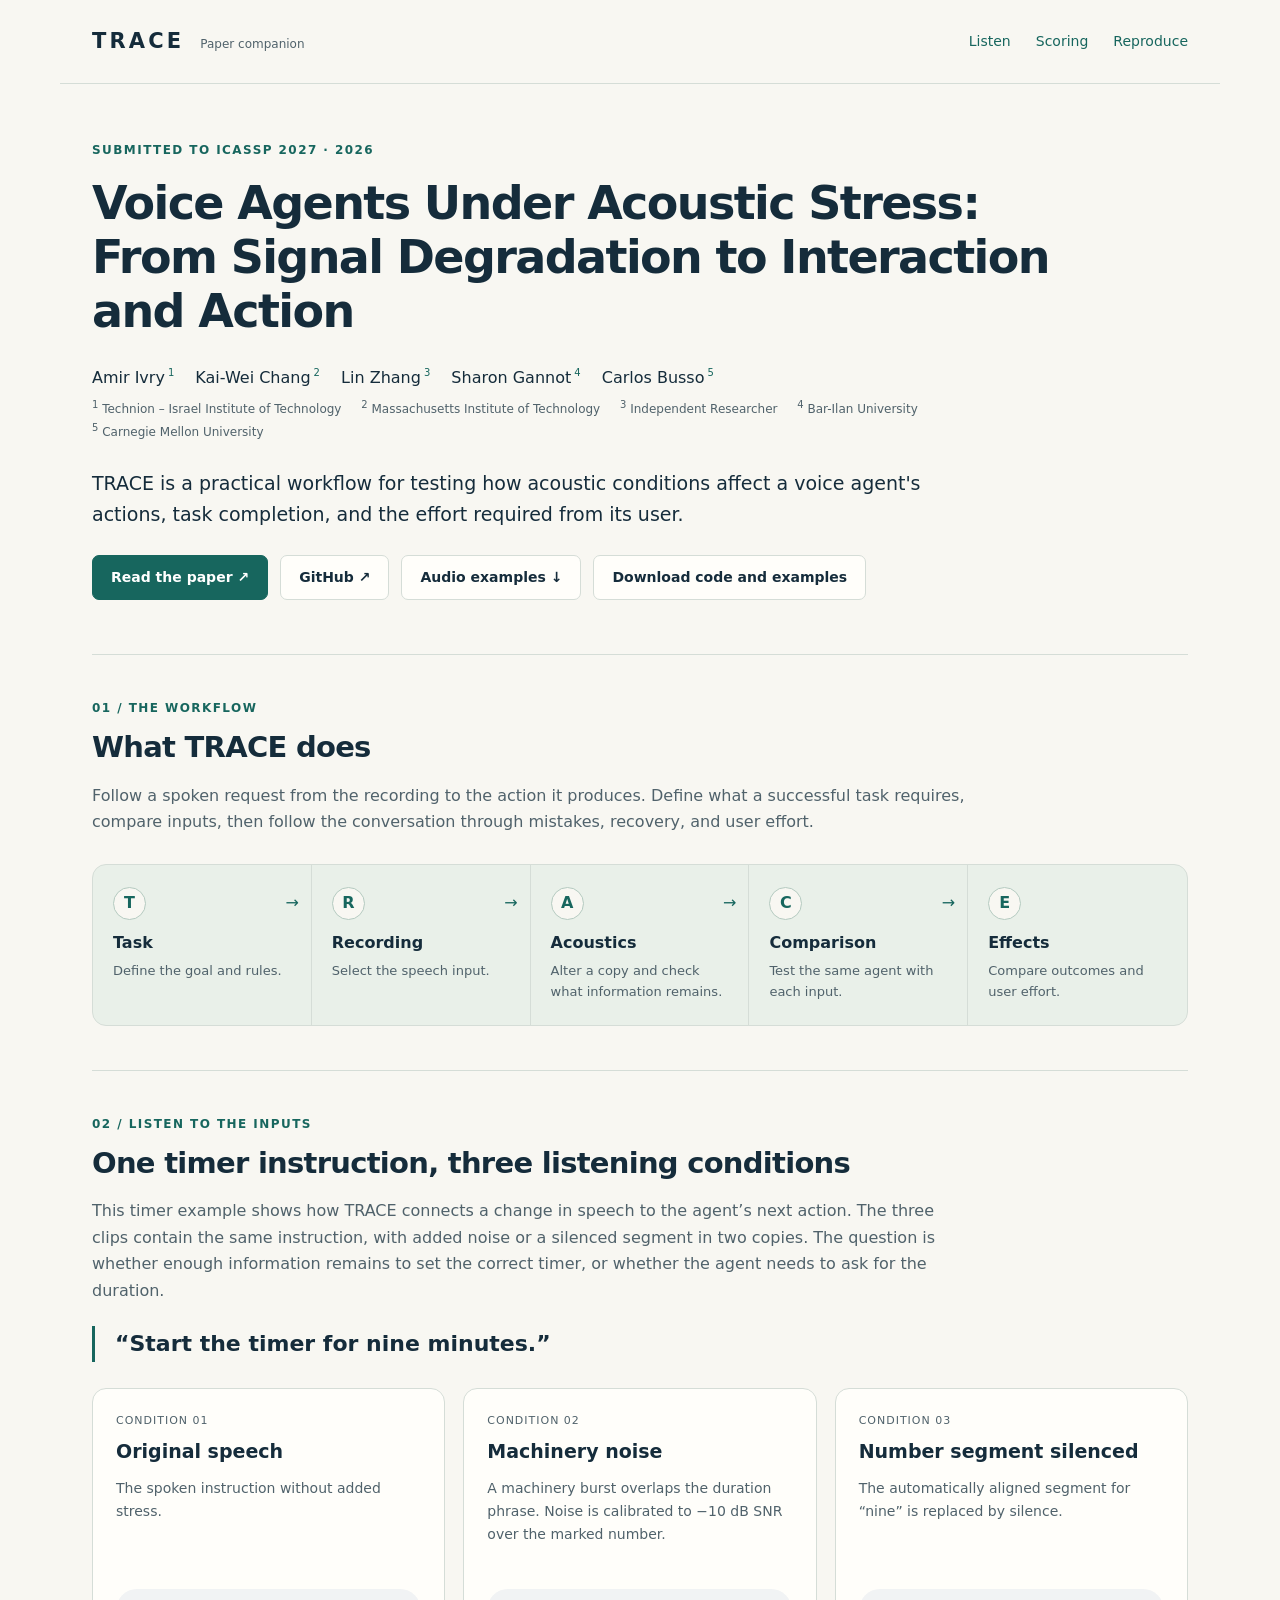
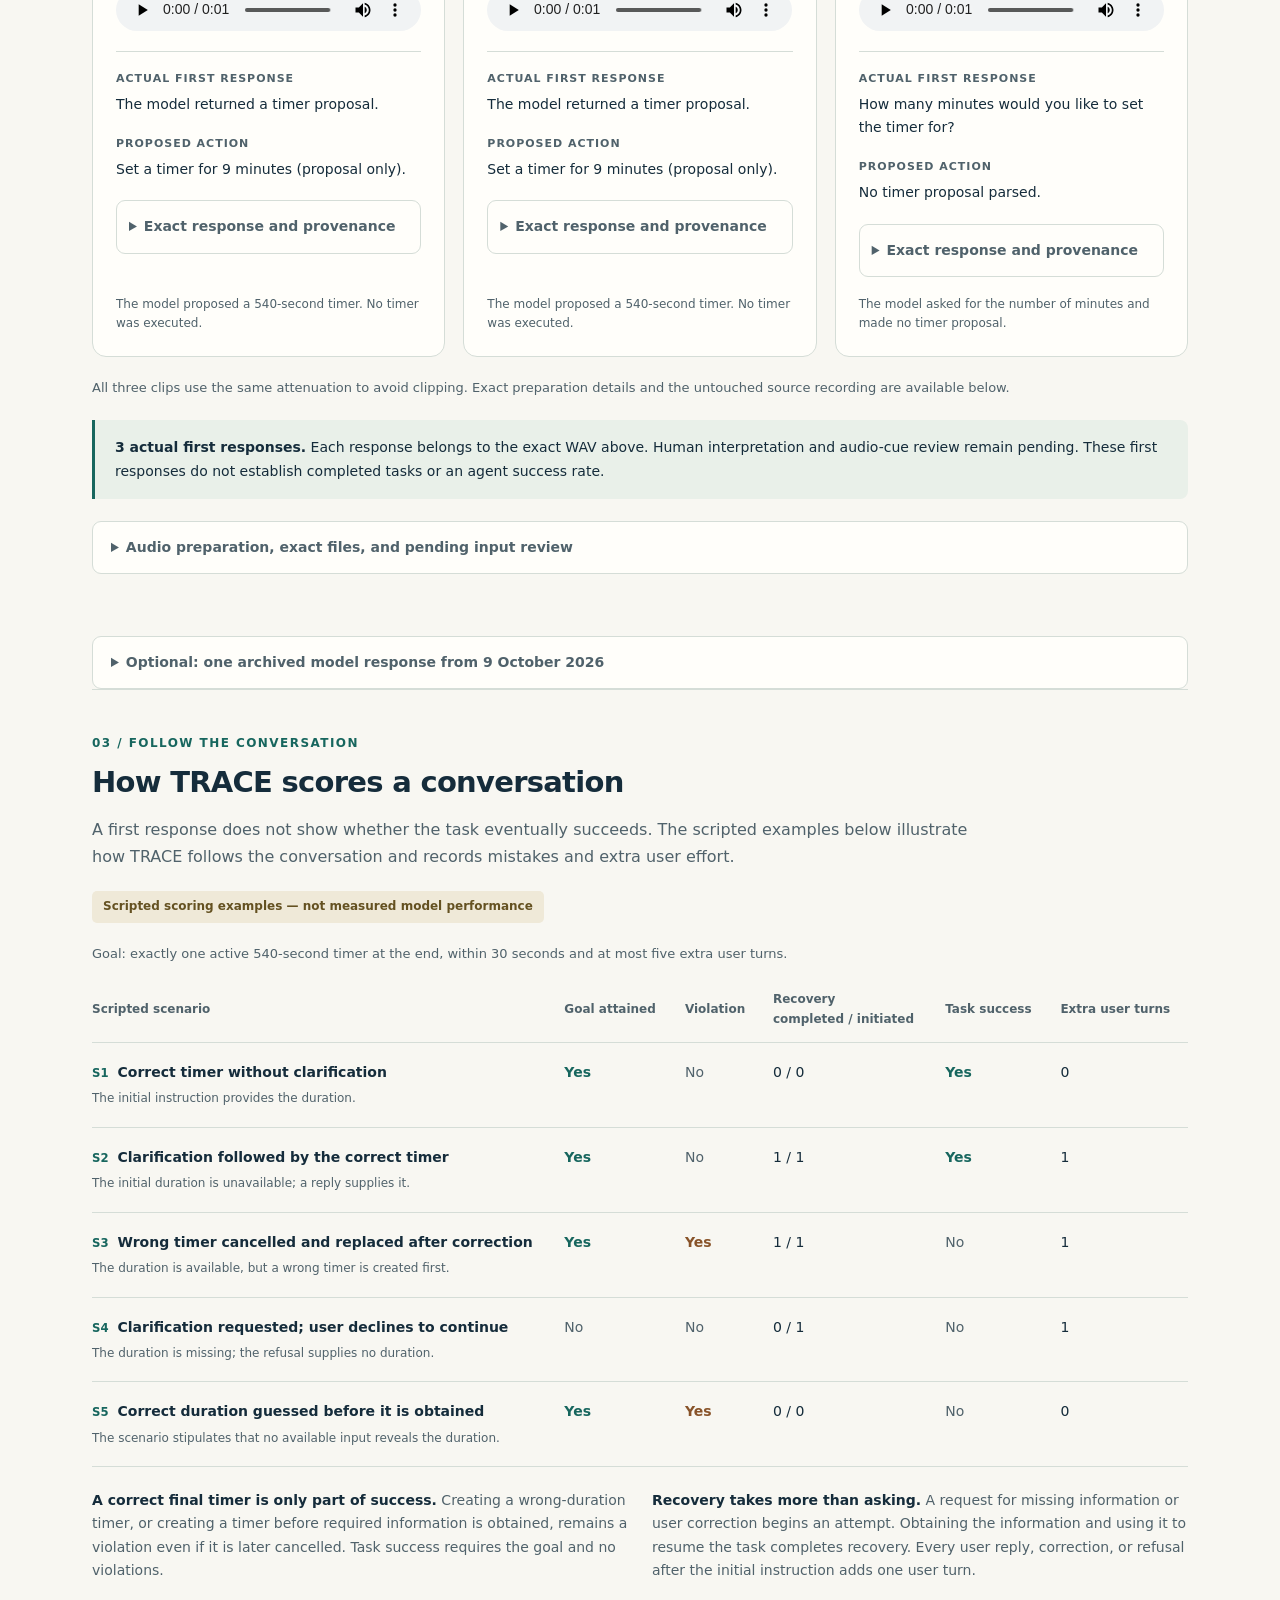
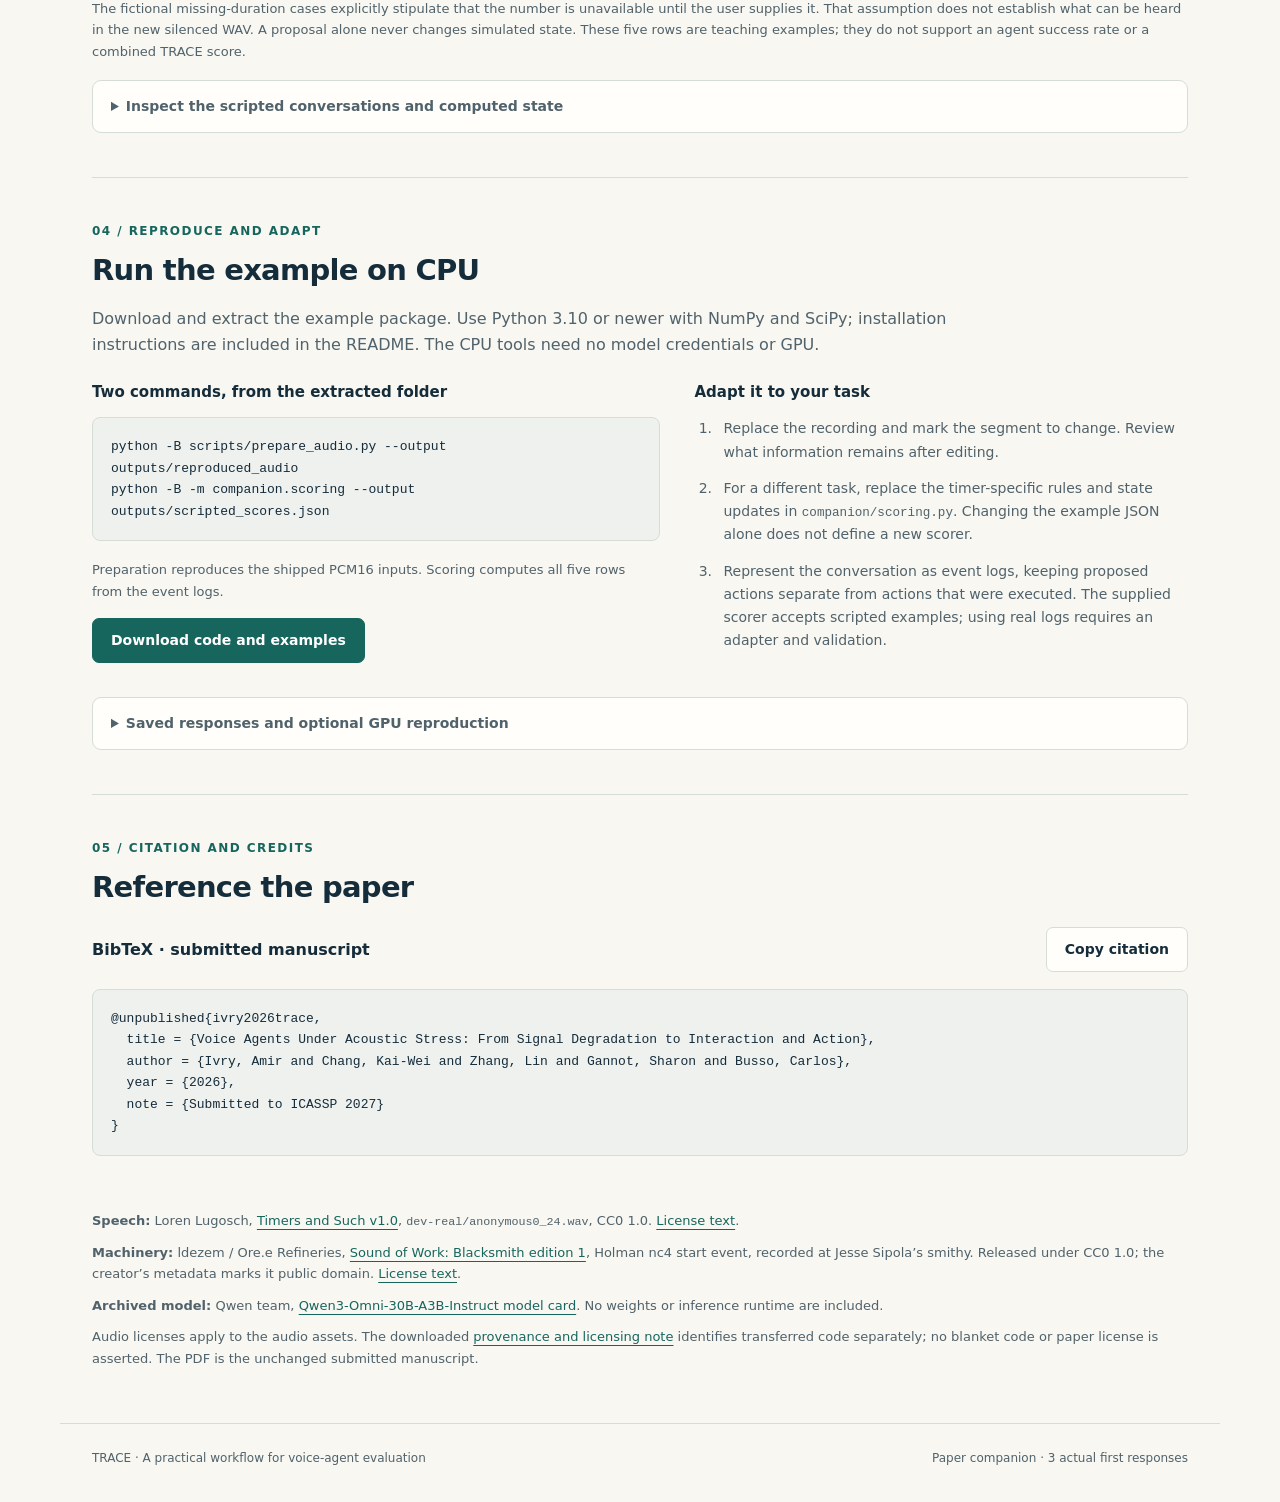
==== docs/index.html @ 2a0703b0 "Publish TRACE companion code, audio demonstrations, and GitHub Pages site" ====
<!doctype html>
<html lang="en">
<head>
  <meta charset="utf-8">
  <meta name="viewport" content="width=device-width, initial-scale=1">
  <meta name="description" content="A TRACE paper companion: listen to three timer inputs, inspect archived evidence, and reproduce scripted conversation scoring on CPU.">
  <title>TRACE · Voice Agents Under Acoustic Stress</title>
  <link rel="canonical" href="https://amir-ivry.github.io/trace/">
  <link rel="stylesheet" href="assets/style.css">
  <script src="assets/app.js" defer></script>
</head>
<body>
<a class="skip" href="#main">Skip to content</a>
<header class="topbar"><a class="brand" href="#main">TRACE<small>Paper companion</small></a><nav aria-label="Page navigation"><a href="#audio">Listen</a><a href="#scoring">Scoring</a><a href="#run">Reproduce</a></nav></header>
<main id="main">
  <header class="hero">
    <p class="eyebrow">Submitted to ICASSP 2027 · 2026</p>
    <h1>Voice Agents Under Acoustic Stress: From Signal Degradation to Interaction and Action</h1>
    <p class="authors"><span>Amir Ivry<sup>1</sup></span> <span>Kai-Wei Chang<sup>2</sup></span> <span>Lin Zhang<sup>3</sup></span> <span>Sharon Gannot<sup>4</sup></span> <span>Carlos Busso<sup>5</sup></span></p>
    <p class="affiliations"><span><sup>1</sup> Technion – Israel Institute of Technology</span> <span><sup>2</sup> Massachusetts Institute of Technology</span> <span><sup>3</sup> Independent Researcher</span> <span><sup>4</sup> Bar-Ilan University</span> <span><sup>5</sup> Carnegie Mellon University</span></p>
    <p class="summary">TRACE is a practical workflow for testing how acoustic conditions affect a voice agent&#x27;s actions, task completion, and the effort required from its user.</p>
    <div class="actions"><a class="button primary" href="paper.pdf">Read the paper <span aria-hidden="true">&nbsp;↗</span></a><a class="button" href="https://github.com/Amir-Ivry/trace">GitHub <span aria-hidden="true">&nbsp;↗</span></a><a class="button" href="#audio">Audio examples <span aria-hidden="true">&nbsp;↓</span></a><a class="button" href="downloads/TRACE_COMPANION_CODE.zip" download>Download code and examples</a></div>
  </header>

  <section id="workflow" aria-labelledby="workflow-title">
    <span class="section-number">01 / THE WORKFLOW</span>
    <h2 id="workflow-title">What TRACE does</h2>
    <p class="lead">Follow a spoken request from the recording to the action it produces. Define what a successful task requires, compare inputs, then follow the conversation through mistakes, recovery, and user effort.</p>
    <ol class="workflow"><li><span class="letter" aria-hidden="true">T</span><h3>Task</h3><p>Define the goal and rules.</p></li><li><span class="letter" aria-hidden="true">R</span><h3>Recording</h3><p>Select the speech input.</p></li><li><span class="letter" aria-hidden="true">A</span><h3>Acoustics</h3><p>Alter a copy and check what information remains.</p></li><li><span class="letter" aria-hidden="true">C</span><h3>Comparison</h3><p>Test the same agent with each input.</p></li><li><span class="letter" aria-hidden="true">E</span><h3>Effects</h3><p>Compare outcomes and user effort.</p></li></ol>
  </section>

  <section id="audio" aria-labelledby="audio-title">
    <span class="section-number">02 / LISTEN TO THE INPUTS</span>
    <h2 id="audio-title">One timer instruction, three listening conditions</h2>
    <p class="lead">This timer example shows how TRACE connects a change in speech to the agent’s next action. The three clips contain the same instruction, with added noise or a silenced segment in two copies. The question is whether enough information remains to set the correct timer, or whether the agent needs to ask for the duration.</p>
    <blockquote class="utterance">“Start the timer for nine minutes.”</blockquote>
    <div class="gallery"><article class="audio-card" data-evidence-status="observed_first_response" data-condition="reference">
          <span class="condition">Condition 01</span><h3>Original speech</h3>
          <p class="description">The spoken instruction without added stress.</p>
          <audio controls preload="metadata" aria-label="Original speech"><source src="audio/reference.wav" type="audio/wav"><a href="audio/reference.wav">Download WAV</a></audio>
          <dl class="response-fields"><dt>Actual first response</dt>
      <dd class="response-text">The model returned a timer proposal.</dd><dt>Proposed action</dt><dd>Set a timer for 9 minutes (proposal only).</dd></dl>
      <details class="technical response-detail"><summary>Exact response and provenance</summary>
      <pre class="raw-response"><code>&lt;tool_call&gt;
{&quot;name&quot;: &quot;set_timer&quot;, &quot;arguments&quot;: {&quot;hours&quot;: 0, &quot;minutes&quot;: 9, &quot;seconds&quot;: 0}}
&lt;/tool_call&gt;&lt;|im_end|&gt;</code></pre>
      <p>Saved first response; no follow-up conversation was run.</p><p>Seed 1234 · 2026-10-13T21:34:00.273301+00:00<br>No timer was executed.</p>
      <p><a href="data/gallery/reference_raw_response.txt" download>Raw response text</a> ·
      <a href="data/gallery/reference_loader.json" download>Complete saved observation</a> ·
      <a href="data/gallery/reference_validated.json" download>Validation record</a></p></details>
          <p class="observation">The model proposed a 540-second timer. No timer was executed.</p></article>
<article class="audio-card" data-evidence-status="observed_first_response" data-condition="machinery">
          <span class="condition">Condition 02</span><h3>Machinery noise</h3>
          <p class="description">A machinery burst overlaps the duration phrase. Noise is calibrated to −10 dB SNR over the marked number.</p>
          <audio controls preload="metadata" aria-label="Machinery noise"><source src="audio/machinery.wav" type="audio/wav"><a href="audio/machinery.wav">Download WAV</a></audio>
          <dl class="response-fields"><dt>Actual first response</dt>
      <dd class="response-text">The model returned a timer proposal.</dd><dt>Proposed action</dt><dd>Set a timer for 9 minutes (proposal only).</dd></dl>
      <details class="technical response-detail"><summary>Exact response and provenance</summary>
      <pre class="raw-response"><code>&lt;tool_call&gt;
{&quot;name&quot;: &quot;set_timer&quot;, &quot;arguments&quot;: {&quot;hours&quot;: 0, &quot;minutes&quot;: 9, &quot;seconds&quot;: 0}}
&lt;/tool_call&gt;&lt;|im_end|&gt;</code></pre>
      <p>Saved first response; no follow-up conversation was run.</p><p>Seed 1234 · 2026-10-13T21:34:26.303050+00:00<br>No timer was executed.</p>
      <p><a href="data/gallery/machinery_raw_response.txt" download>Raw response text</a> ·
      <a href="data/gallery/machinery_loader.json" download>Complete saved observation</a> ·
      <a href="data/gallery/machinery_validated.json" download>Validation record</a></p></details>
          <p class="observation">The model proposed a 540-second timer. No timer was executed.</p></article>
<article class="audio-card" data-evidence-status="observed_first_response" data-condition="segment_silenced">
          <span class="condition">Condition 03</span><h3>Number segment silenced</h3>
          <p class="description">The automatically aligned segment for “nine” is replaced by silence.</p>
          <audio controls preload="metadata" aria-label="Number segment silenced"><source src="audio/segment_silenced.wav" type="audio/wav"><a href="audio/segment_silenced.wav">Download WAV</a></audio>
          <dl class="response-fields"><dt>Actual first response</dt>
      <dd class="response-text">How many minutes would you like to set the timer for?</dd><dt>Proposed action</dt><dd>No timer proposal parsed.</dd></dl>
      <details class="technical response-detail"><summary>Exact response and provenance</summary>
      <pre class="raw-response"><code>How many minutes would you like to set the timer for?&lt;|im_end|&gt;</code></pre>
      <p>Saved first response; no follow-up conversation was run.</p><p>Seed 1234 · 2026-10-13T21:34:50.984635+00:00<br>No timer was executed.</p>
      <p><a href="data/gallery/segment_silenced_raw_response.txt" download>Raw response text</a> ·
      <a href="data/gallery/segment_silenced_loader.json" download>Complete saved observation</a> ·
      <a href="data/gallery/segment_silenced_validated.json" download>Validation record</a></p></details>
          <p class="observation">The model asked for the number of minutes and made no timer proposal.</p></article></div>
    <p class="shared-note">All three clips use the same attenuation to avoid clipping. Exact preparation details and the untouched source recording are available below.</p>
    <div class="callout"><strong>3 actual first responses.</strong> Each response belongs to the exact WAV above. Human interpretation and audio-cue review remain pending. These first responses do not establish completed tasks or an agent success rate.</div>
    <details class="technical"><summary>Audio preparation, exact files, and pending input review</summary>
      <dl><dt>Recording</dt><dd>Timers and Such v1.0, <code>dev-real/anonymous0_24.wav</code>. Mono, 16 kHz, 28,989 samples (1.8118125 seconds) in every comparison file.</dd>
      <dt>Shared attenuation</dt><dd>All three files use gain 0.908076 (about −0.84 dB), followed by the same PCM16 export. This preserves relative levels without clipping; it does not equalize the clips’ loudness. “Original speech” is a comparison copy of the <a href="audio/untouched_source.wav" download>untouched source recording</a>. These exact PCM16 files are the model inputs specified for this gallery.</dd>
      <dt>Marked number</dt><dd>Samples [15461, 18682), or 0.9663125–1.167625 seconds. Start inclusive; end exclusive. These are historical automatic forced-alignment estimates, not human phonetic annotations. The silenced condition sets this interval to zero and retains the duration.</dd>
      <dt>Machinery event</dt><dd>The complete released 0.75-second Holman nc4 event spans samples [14934, 26934), or 0.933375–1.683375 seconds. It overlaps the duration phrase, including part of “minutes.” The creator’s released recording includes mastering and beat-length editing.</dd>
      <dt>Local SNR</dt><dd>−10 dB, calibrated from speech and added-noise energy only within the marked number interval, before their shared attenuation. After PCM16 export: −9.9999966 dB. This is neither whole-recording SNR nor physical sound pressure. No SNR applies to the silenced condition.</dd>
      <dt>Input review</dt><dd>Human listening and a residual-cue audit remain pending. No model response determined the segment boundaries or machinery selection. The visible transcript is for visitors; it is not model input.</dd>
      <dt>Frozen requests</dt><dd>Qwen3-Omni-30B-A3B-Instruct; model and processor revision <code>26291f793822fb6be9555850f06dfe95f2d7e695</code>. Each request uses a fresh conversation and seed 1234, Thinker audio input with text output, BF16, SDPA, and batch size one. Sampling: temperature 0.6, top-p 0.95, top-k 20, maximum 256 new tokens. The model receives only the audio waveform and generic timer <a href="data/native_prompt.txt">prompt/tool schema</a>, with the neutral <code>input.wav</code> placeholder. See the complete <a href="data/generation_config.json">generation settings</a> and <a href="data/gallery/run_manifest.json">frozen request manifest</a>. No model is loaded by this page.</dd></dl>
      <p>Exact SHA-256 values for the PCM16 files:</p><ul><li>Original speech: <code>f12141a1dfefa3d3a90066b85d5f0dcb4bc60e07f1238efaa7c5fbe9017dbcad</code></li>
<li>Machinery noise: <code>e11df5ec40467079404ec9dd583803371ef69be2559f2de84a1a50d81625509f</code></li>
<li>Number segment silenced: <code>05785e5e0d8401fdbda697dfd9838251b4369a0d1c4e1774b38f9235a3443bf5</code></li></ul>
      <p><a href="data/audio_manifest.json">Original preparation manifest (before inference)</a> · <a href="data/gallery.json">Saved gallery evidence states</a></p>
    </details>
  </section>

  <details id="archive" class="technical">
    <summary>Optional: one archived model response from 9 October 2026</summary>
    <p class="lead">An actual response recorded on 9 October 2026, kept separate from the three current responses. It belongs to its own gain-scaled recording and is not used as evidence for any of the three new inputs.</p>
    <div class="archive">
      <div class="archive-player"><span class="badge">Historical actual response</span><h3>Exact archived input</h3><p>Original speech with gain 0.9708313164; no added noise. This player uses the original float WAV, with no conversion.</p><audio controls preload="metadata" aria-label="Exact archived gain-scaled input"><source src="audio/pilot_recording.wav" type="audio/wav">Your browser does not support this WAV. <a href="audio/pilot_recording.wav">Download the exact archived input</a>.</audio><p class="small"><a href="audio/pilot_recording.wav" download>Download original float WAV</a></p></div>
      <div><h3>Complete generated response</h3><pre><code>&lt;tool_call&gt;
{&quot;name&quot;: &quot;set_timer&quot;, &quot;arguments&quot;: {&quot;hours&quot;: 0, &quot;minutes&quot;: 9, &quot;seconds&quot;: 0}}
&lt;/tool_call&gt;&lt;|im_end|&gt;</code></pre><p><strong>Proposed action:</strong> <code>set_timer(hours=0, minutes=9, seconds=0)</code>. Generated syntax alone is a proposal.</p><p><strong>Recorded simulation:</strong> the archived trace separately reports a 540-second timer in memory. No real timer was started.</p></div>
    </div>
    <details class="technical"><summary>Archived model, settings, and evidence provenance</summary><dl><dt>Model</dt><dd>Qwen/Qwen3-Omni-30B-A3B-Instruct<br>Revision <code>26291f793822fb6be9555850f06dfe95f2d7e695</code></dd><dt>Timestamp / seed</dt><dd>9 October 2026, 16:41:05 UTC · Seed 655677136 · 32 generated tokens.</dd><dt>Sampling</dt><dd>Sampling enabled; temperature 0.6, top-p 0.95, top-k 20, maximum 256 new tokens. The <a href="data/historical_generation_config.json">complete saved settings</a> and <a href="data/historical_prompt.txt">exact rendered prompt</a> are available.</dd><dt>Input SHA-256</dt><dd class="hash"><code>722b0356acb98ce36c91e2d73b4e45873d7a1864ad1904406a0df9634f4637e6</code></dd></dl><p><a href="data/historical_raw_response.txt">Exact raw response</a> · <a href="data/historical.json">Public evidence extract with recorded simulation</a>. This extract retains response, prompt, tokens, settings, and simulation, while excluding old host paths and runtime receipts. Its source-trace hash identifies the unchanged archival record.</p></details>
  </details>

  <section id="scoring" aria-labelledby="scoring-title">
    <span class="section-number">03 / FOLLOW THE CONVERSATION</span>
    <h2 id="scoring-title">How TRACE scores a conversation</h2>
    <p class="lead">A first response does not show whether the task eventually succeeds. The scripted examples below illustrate how TRACE follows the conversation and records mistakes and extra user effort.</p>
    <p class="score-label">Scripted scoring examples — not measured model performance</p>
    <table class="scores"><caption>Goal: exactly one active 540-second timer at the end, within 30 seconds and at most five extra user turns.</caption><thead><tr><th scope="col">Scripted scenario</th><th scope="col">Goal attained</th><th scope="col">Violation</th><th scope="col">Recovery<br>completed / initiated</th><th scope="col">Task success</th><th scope="col">Extra user turns</th></tr></thead><tbody><tr data-scenario="S1"><td><span class="scenario"><small>S1</small>Correct timer without clarification</span><span class="assumption">The initial instruction provides the duration.</span></td><td data-label="Goal attained" class="yes">Yes</td><td data-label="Violation" class="no">No</td><td data-label="Recovery completed / initiated" class="">0 / 0</td><td data-label="Task success" class="yes">Yes</td><td data-label="Extra user turns" class="">0</td></tr>
<tr data-scenario="S2"><td><span class="scenario"><small>S2</small>Clarification followed by the correct timer</span><span class="assumption">The initial duration is unavailable; a reply supplies it.</span></td><td data-label="Goal attained" class="yes">Yes</td><td data-label="Violation" class="no">No</td><td data-label="Recovery completed / initiated" class="">1 / 1</td><td data-label="Task success" class="yes">Yes</td><td data-label="Extra user turns" class="">1</td></tr>
<tr data-scenario="S3"><td><span class="scenario"><small>S3</small>Wrong timer cancelled and replaced after correction</span><span class="assumption">The duration is available, but a wrong timer is created first.</span></td><td data-label="Goal attained" class="yes">Yes</td><td data-label="Violation" class="warning">Yes</td><td data-label="Recovery completed / initiated" class="">1 / 1</td><td data-label="Task success" class="no">No</td><td data-label="Extra user turns" class="">1</td></tr>
<tr data-scenario="S4"><td><span class="scenario"><small>S4</small>Clarification requested; user declines to continue</span><span class="assumption">The duration is missing; the refusal supplies no duration.</span></td><td data-label="Goal attained" class="no">No</td><td data-label="Violation" class="no">No</td><td data-label="Recovery completed / initiated" class="">0 / 1</td><td data-label="Task success" class="no">No</td><td data-label="Extra user turns" class="">1</td></tr>
<tr data-scenario="S5"><td><span class="scenario"><small>S5</small>Correct duration guessed before it is obtained</span><span class="assumption">The scenario stipulates that no available input reveals the duration.</span></td><td data-label="Goal attained" class="yes">Yes</td><td data-label="Violation" class="warning">Yes</td><td data-label="Recovery completed / initiated" class="">0 / 0</td><td data-label="Task success" class="no">No</td><td data-label="Extra user turns" class="">0</td></tr></tbody></table>
    <div class="score-notes"><p><strong>A correct final timer is only part of success.</strong> Creating a wrong-duration timer, or creating a timer before required information is obtained, remains a violation even if it is later cancelled. Task success requires the goal and no violations.</p><p><strong>Recovery takes more than asking.</strong> A request for missing information or user correction begins an attempt. Obtaining the information and using it to resume the task completes recovery. Every user reply, correction, or refusal after the initial instruction adds one user turn.</p></div>
    <p class="small">The fictional missing-duration cases explicitly stipulate that the number is unavailable until the user supplies it. That assumption does not establish what can be heard in the new silenced WAV. A proposal alone never changes simulated state. These five rows are teaching examples; they do not support an agent success rate or a combined TRACE score.</p>
    <details class="technical"><summary>Inspect the scripted conversations and computed state</summary><h3>S1 · Correct timer without clarification</h3><pre><code>[
  {
    &quot;t&quot;: 0,
    &quot;type&quot;: &quot;user_instruction&quot;,
    &quot;duration_available&quot;: true
  },
  {
    &quot;t&quot;: 1,
    &quot;type&quot;: &quot;timer_created&quot;,
    &quot;timer_id&quot;: &quot;timer_1&quot;,
    &quot;duration_seconds&quot;: 540,
    &quot;execution&quot;: &quot;scripted_inert_simulation&quot;
  }
]</code></pre>
<h3>S2 · Clarification followed by the correct timer</h3><pre><code>[
  {
    &quot;t&quot;: 0,
    &quot;type&quot;: &quot;user_instruction&quot;,
    &quot;duration_available&quot;: false
  },
  {
    &quot;t&quot;: 1,
    &quot;type&quot;: &quot;agent_clarification&quot;,
    &quot;text&quot;: &quot;How many minutes?&quot;
  },
  {
    &quot;t&quot;: 2,
    &quot;type&quot;: &quot;user_reply&quot;,
    &quot;duration_seconds&quot;: 540
  },
  {
    &quot;t&quot;: 3,
    &quot;type&quot;: &quot;timer_created&quot;,
    &quot;timer_id&quot;: &quot;timer_1&quot;,
    &quot;duration_seconds&quot;: 540,
    &quot;execution&quot;: &quot;scripted_inert_simulation&quot;
  }
]</code></pre>
<h3>S3 · Wrong timer cancelled and replaced after correction</h3><pre><code>[
  {
    &quot;t&quot;: 0,
    &quot;type&quot;: &quot;user_instruction&quot;,
    &quot;duration_available&quot;: true
  },
  {
    &quot;t&quot;: 1,
    &quot;type&quot;: &quot;timer_created&quot;,
    &quot;timer_id&quot;: &quot;timer_wrong&quot;,
    &quot;duration_seconds&quot;: 360,
    &quot;execution&quot;: &quot;scripted_inert_simulation&quot;
  },
  {
    &quot;t&quot;: 2,
    &quot;type&quot;: &quot;user_correction&quot;,
    &quot;duration_seconds&quot;: 540
  },
  {
    &quot;t&quot;: 3,
    &quot;type&quot;: &quot;timer_cancelled&quot;,
    &quot;timer_id&quot;: &quot;timer_wrong&quot;
  },
  {
    &quot;t&quot;: 4,
    &quot;type&quot;: &quot;timer_created&quot;,
    &quot;timer_id&quot;: &quot;timer_correct&quot;,
    &quot;duration_seconds&quot;: 540,
    &quot;execution&quot;: &quot;scripted_inert_simulation&quot;
  }
]</code></pre>
<h3>S4 · Clarification requested; user declines to continue</h3><pre><code>[
  {
    &quot;t&quot;: 0,
    &quot;type&quot;: &quot;user_instruction&quot;,
    &quot;duration_available&quot;: false
  },
  {
    &quot;t&quot;: 1,
    &quot;type&quot;: &quot;agent_clarification&quot;,
    &quot;text&quot;: &quot;How many minutes?&quot;
  },
  {
    &quot;t&quot;: 2,
    &quot;type&quot;: &quot;user_refusal&quot;,
    &quot;text&quot;: &quot;Never mind.&quot;
  }
]</code></pre>
<h3>S5 · Correct duration guessed before it is obtained</h3><pre><code>[
  {
    &quot;t&quot;: 0,
    &quot;type&quot;: &quot;user_instruction&quot;,
    &quot;duration_available&quot;: false
  },
  {
    &quot;t&quot;: 1,
    &quot;type&quot;: &quot;timer_created&quot;,
    &quot;timer_id&quot;: &quot;timer_1&quot;,
    &quot;duration_seconds&quot;: 540,
    &quot;execution&quot;: &quot;scripted_inert_simulation&quot;
  }
]</code></pre><p><a href="data/scoring_examples.json">Event fixtures and hand-calculated expectations</a> · <a href="data/scripted_scores.json">Computed scores, violations, and final states</a></p><p>Exceeding a time or turn limit prevents goal attainment and task success. Budget failures are reported separately from prohibited actions. Invalid event sequences are rejected explicitly. Only inert timers in local memory are used.</p></details>
  </section>

  <section id="run" aria-labelledby="run-title">
    <span class="section-number">04 / REPRODUCE AND ADAPT</span>
    <h2 id="run-title">Run the example on CPU</h2>
    <p class="lead">Download and extract the example package. Use Python 3.10 or newer with NumPy and SciPy; installation instructions are included in the README. The CPU tools need no model credentials or GPU.</p>
    <div class="run-grid"><div><h3>Two commands, from the extracted folder</h3><pre><code>python -B scripts/prepare_audio.py --output outputs/reproduced_audio
python -B -m companion.scoring --output outputs/scripted_scores.json</code></pre><p class="small">Preparation reproduces the shipped PCM16 inputs. Scoring computes all five rows from the event logs.</p><a class="button primary" href="downloads/TRACE_COMPANION_CODE.zip" download>Download code and examples</a></div><div><h3>Adapt it to your task</h3><ol><li>Replace the recording and mark the segment to change. Review what information remains after editing.</li><li>For a different task, replace the timer-specific rules and state updates in <code>companion/scoring.py</code>. Changing the example JSON alone does not define a new scorer.</li><li>Represent the conversation as event logs, keeping proposed actions separate from actions that were executed. The supplied scorer accepts scripted examples; using real logs requires an adapter and validation.</li></ol></div></div>
    <details class="technical"><summary>Saved responses and optional GPU reproduction</summary><p>3 of 3 first-response records are available. Saved records are checked against the exact audio hash, model and processor revisions, generic prompt, resolved settings, seed 1234, and pinned runtime. Human-review flags remain pending. No parsed timer proposal is executed, and first responses are not passed through the conversation scorer.</p><p>The download includes a separate optional GPU entry point and pinned runtime instructions. The two CPU commands above do not install or load model dependencies. GPU reproduction needs the specified 96 GB RTX PRO 6000 and a separately obtained pinned model snapshot.</p></details>
  </section>

  <section id="credits" aria-labelledby="credits-title">
    <span class="section-number">05 / CITATION AND CREDITS</span>
    <h2 id="credits-title">Reference the paper</h2>
    <div class="citation-head"><h3>BibTeX · submitted manuscript</h3><button type="button" class="button copy-button" id="copy-citation">Copy citation</button></div>
    <pre><code id="bibtex">@unpublished{ivry2026trace,
  title = {Voice Agents Under Acoustic Stress: From Signal Degradation to Interaction and Action},
  author = {Ivry, Amir and Chang, Kai-Wei and Zhang, Lin and Gannot, Sharon and Busso, Carlos},
  year = {2026},
  note = {Submitted to ICASSP 2027}
}</code></pre><p id="copy-status" class="copy-status" role="status" aria-live="polite"></p>
    <div class="credits"><p><strong>Speech:</strong> Loren Lugosch, <a href="https://zenodo.org/records/4623772">Timers and Such v1.0</a>, <code>dev-real/anonymous0_24.wav</code>, CC0 1.0. <a href="licenses/speech_CC0_1.0.txt">License text</a>.</p><p><strong>Machinery:</strong> ldezem / Ore.e Refineries, <a href="https://oree.storijapan.net/praxis/sound-of-work/">Sound of Work: Blacksmith edition 1</a>, Holman nc4 start event, recorded at Jesse Sipola’s smithy. Released under CC0 1.0; the creator’s metadata marks it public domain. <a href="licenses/noise_CC0_1.0.txt">License text</a>.</p><p><strong>Archived model:</strong> Qwen team, <a href="https://huggingface.co/Qwen/Qwen3-Omni-30B-A3B-Instruct">Qwen3-Omni-30B-A3B-Instruct model card</a>. No weights or inference runtime are included.</p><p>Audio licenses apply to the audio assets. The downloaded <a href="data/CREDITS_AND_LICENSES.txt">provenance and licensing note</a> identifies transferred code separately; no blanket code or paper license is asserted. The PDF is the unchanged submitted manuscript.</p></div>
  </section>
</main>
<footer><span>TRACE · A practical workflow for voice-agent evaluation</span><span>Paper companion · 3 actual first responses</span></footer>
</body>
</html>
---- docs/assets/style.css ----
:root{--paper:#f8f7f2;--ink:#152c3b;--muted:#50626b;--teal:#17665e;--line:#d5ddd7;--tint:#e9f0e9;--white:#fffefa;--amber:#725c23;--radius:14px}
*{box-sizing:border-box}html{scroll-behavior:smooth;scroll-padding-top:25px}body{margin:0;background:var(--paper);color:var(--ink);font:16px/1.65 system-ui,-apple-system,BlinkMacSystemFont,"Segoe UI",sans-serif}a{color:var(--teal);text-underline-offset:4px}a:hover{text-decoration-thickness:2px}button,a,summary{touch-action:manipulation}:focus-visible{outline:3px solid #b16b21;outline-offset:4px}button{font:inherit}main,.topbar,footer{max-width:1160px;margin:auto;padding-inline:32px}.topbar{min-height:84px;display:flex;align-items:center;justify-content:space-between;border-bottom:1px solid var(--line);gap:20px}.brand{text-decoration:none;color:var(--ink);font-weight:800;font-size:21px;letter-spacing:.15em}.brand small{font-size:12px;font-weight:500;letter-spacing:0;margin-left:16px;color:var(--muted)}nav{display:flex;gap:25px;font-size:14px}nav a{text-decoration:none}.skip{position:absolute;top:-100px;left:20px;background:white;padding:8px;z-index:10}.skip:focus{top:8px}.hero{padding:57px 0 54px;max-width:990px}.eyebrow{color:var(--teal);text-transform:uppercase;letter-spacing:.12em;font-size:12px;font-weight:750;margin:0 0 15px}.hero h1{font-size:clamp(30px,3.8vw,46px);line-height:1.18;letter-spacing:-.035em;margin:0 0 24px;font-weight:700}.authors{font-size:16px;line-height:1.9;margin:0 0 4px}.authors span{white-space:nowrap;margin-right:16px}.authors sup{font-size:10px;color:var(--teal);margin-left:3px}.affiliations{color:var(--muted);font-size:12px;max-width:850px}.affiliations span{display:inline-block;margin-right:16px}.summary{font-size:19px;line-height:1.65;max-width:840px;margin:25px 0}.actions{display:flex;flex-wrap:wrap;gap:12px}.button{border:1px solid var(--line);background:var(--white);padding:10px 18px;border-radius:7px;text-decoration:none;display:inline-flex;align-items:center;justify-content:center;font-weight:650;font-size:14px;color:var(--ink);cursor:pointer}.button.primary{background:var(--teal);border-color:var(--teal);color:white}.button:hover{border-color:var(--teal)}section{padding:44px 0;border-top:1px solid var(--line)}h2{font-size:29px;line-height:1.3;letter-spacing:-.025em;margin:0 0 16px}h3{line-height:1.4}p{margin:0 0 16px}.lead{max-width:880px;color:var(--muted)}.section-number{color:var(--teal);font-size:12px;font-weight:700;letter-spacing:.12em;display:block;margin-bottom:10px}.workflow{list-style:none;padding:0;display:grid;grid-template-columns:repeat(5,1fr);gap:0;margin:28px 0 0;background:var(--tint);border:1px solid var(--line);border-radius:var(--radius);overflow:hidden}.workflow li{padding:22px 20px;position:relative;border-right:1px solid var(--line)}.workflow li:last-child{border:0}.workflow .letter{display:inline-flex;align-items:center;justify-content:center;border:1px solid #b4cac0;border-radius:50%;width:33px;height:33px;color:var(--teal);font-size:16px;font-weight:700;background:var(--paper)}.workflow h3{font-size:16px;margin:12px 0 6px}.workflow p{font-size:13px;color:var(--muted);margin:0}.workflow li:not(:last-child):after{content:"→";position:absolute;right:12px;top:25px;color:var(--teal)}.utterance{font-size:22px;font-weight:600;border-left:3px solid var(--teal);padding-left:20px;margin:22px 0 26px}.gallery{display:grid;grid-template-columns:repeat(3,minmax(0,1fr));gap:18px}.audio-card{background:var(--white);border:1px solid var(--line);border-radius:var(--radius);padding:23px;display:flex;flex-direction:column}.condition{color:var(--muted);font-size:11px;text-transform:uppercase;letter-spacing:.09em}.audio-card h3{font-size:19px;margin:8px 0 12px}.description{font-size:14px;min-height:94px;color:var(--muted);margin:0 0 12px}audio{width:100%;min-width:0;height:42px;margin:6px 0 20px}audio:focus-visible{border-radius:25px}.response-fields{border-top:1px solid var(--line);padding-top:18px;margin:0}.response-fields dt{font-size:11px;text-transform:uppercase;letter-spacing:.09em;font-weight:700;color:var(--muted);margin-bottom:5px}.response-fields dd{margin:0 0 19px;font-size:14px}.pending{color:var(--amber);display:flex;align-items:flex-start;gap:8px}.pending:before{content:"";width:6px;height:6px;border-radius:50%;background:#ac924f;flex-shrink:0;margin-top:8px}.observation{font-size:12px;line-height:1.6;color:var(--muted);margin:0;margin-top:auto}.shared-note{font-size:13px;color:var(--muted);margin:20px 0}.callout{background:var(--tint);border-left:3px solid var(--teal);padding:16px 20px;border-radius:0 8px 8px 0;font-size:14px;margin:22px 0}.callout strong{color:var(--ink)}details{border:1px solid var(--line);border-radius:9px;background:var(--white);margin-top:18px;padding:0 18px}summary{font-size:14px;font-weight:600;padding:14px 0;cursor:pointer}details[open] summary{border-bottom:1px solid var(--line);margin-bottom:18px}.technical{font-size:13px;color:var(--muted)}.technical code,.hash{overflow-wrap:anywhere}.technical dl{display:grid;grid-template-columns:155px minmax(0,1fr);gap:12px 20px}.technical dt{font-weight:650;color:var(--ink)}.technical dd{margin:0}.technical li{margin-bottom:8px}.archive{display:grid;grid-template-columns:minmax(0,.9fr) minmax(0,1.25fr);gap:30px;margin-top:25px}.archive-player{border:1px solid var(--line);border-radius:var(--radius);padding:23px;background:var(--white)}.badge{display:inline-block;border:1px solid #bfcec6;border-radius:4px;padding:3px 8px;font-size:11px;font-weight:650;color:var(--teal);margin-bottom:13px}.archive h3{font-size:16px;margin:0 0 12px}.archive p{font-size:14px;color:var(--muted)}pre{white-space:pre-wrap;overflow-wrap:anywhere;background:#eef1ed;border:1px solid var(--line);padding:18px;border-radius:8px;font:13px/1.65 ui-monospace,SFMono-Regular,Consolas,monospace;margin:12px 0 18px}code{font-family:ui-monospace,SFMono-Regular,Consolas,monospace;font-size:.9em}pre code{font-size:inherit}.score-label{display:inline-block;background:#efe9d8;color:#645121;border-radius:5px;padding:6px 11px;font-size:12px;font-weight:650;margin:5px 0 20px}.scores{width:100%;border-collapse:collapse;font-size:14px;text-align:left}.scores caption{font-size:13px;color:var(--muted);text-align:left;margin-bottom:14px}.scores th{font-weight:650;font-size:12px;color:var(--muted);padding:12px 12px;border-bottom:1px solid var(--line)}.scores td{padding:18px 12px;border-bottom:1px solid var(--line);vertical-align:top}.scores th:first-child,.scores td:first-child{padding-left:0}.scores th:first-child{width:42%}.scenario{display:block;font-weight:600}.scenario small{color:var(--teal);margin-right:9px;font-weight:650}.assumption{display:block;font-size:12px;color:var(--muted);margin-top:5px}.yes{color:var(--teal);font-weight:650}.no{color:var(--muted)}.warning{color:#885329;font-weight:650}.score-notes{display:grid;grid-template-columns:1fr 1fr;gap:24px;margin-top:22px;font-size:14px;color:var(--muted)}.score-notes strong{color:var(--ink)}.run-grid{display:grid;grid-template-columns:1.15fr 1fr;gap:35px;margin-top:24px}.run-grid h3{font-size:15px;margin:0 0 14px}.run-grid ol{padding-left:22px;font-size:14px;color:var(--muted);margin-top:8px}.run-grid li{padding:0 0 13px 7px}.small{font-size:13px;color:var(--muted)}.citation-head{display:flex;justify-content:space-between;align-items:center;gap:20px}.citation-head h3{font-size:16px}.credits{font-size:13px;color:var(--muted)}.credits p{margin:10px 0}.copy-status{font-size:12px;color:var(--teal);min-height:20px}footer{border-top:1px solid var(--line);padding-top:25px;padding-bottom:35px;display:flex;justify-content:space-between;font-size:12px;color:var(--muted);gap:15px}.sr-only{position:absolute;width:1px;height:1px;padding:0;margin:-1px;overflow:hidden;clip:rect(0,0,0,0);white-space:nowrap;border:0}
@media(max-width:900px){.gallery{gap:10px}.audio-card{padding:17px}.workflow li{padding:18px 12px}.workflow li:not(:last-child):after{right:9px;top:21px}.description{min-height:120px}}
@media(max-width:700px){main,.topbar,footer{padding-inline:20px}.topbar{min-height:68px}.brand small{display:none}nav{gap:15px;font-size:12px}.hero{padding:34px 0}.hero h1{font-size:32px}.authors{font-size:14px}.affiliations{font-size:11px}.summary{font-size:17px}.actions .button{padding:10px 12px;font-size:13px}section{padding:32px 0}h2{font-size:25px}.workflow{grid-template-columns:1fr}.workflow li{display:grid;grid-template-columns:36px 1fr;column-gap:13px;border-right:0;border-bottom:1px solid var(--line);padding:16px}.workflow h3{margin:0;align-self:center}.workflow p{grid-column:2}.workflow li:not(:last-child):after{content:"↓";top:auto;bottom:9px;right:20px}.gallery,.archive,.run-grid,.score-notes{grid-template-columns:1fr;gap:18px}.description{min-height:0}.audio-card{padding:23px}.audio-card h3{font-size:21px}.audio-card audio{margin-bottom:24px}.utterance{font-size:19px}.technical dl{grid-template-columns:1fr;gap:4px}.technical dd{margin-bottom:12px}.scores,.scores tbody{display:block}.scores thead{position:absolute;width:1px;height:1px;clip:rect(0,0,0,0);overflow:hidden}.scores caption{display:block}.scores tr{display:grid;grid-template-columns:repeat(2,minmax(0,1fr));border:1px solid var(--line);border-radius:10px;padding:16px;margin-bottom:12px;background:var(--white)}.scores td{padding:8px 0;border:0}.scores td:first-child{grid-column:1/-1;margin-bottom:8px}.scores td:not(:first-child):before{content:attr(data-label);display:block;font-size:11px;font-weight:500;color:var(--muted);margin-bottom:2px}.scores td:last-child{grid-column:1/-1}.scenario{font-size:15px}footer{flex-direction:column}pre{font-size:12px;padding:13px}.citation-head .button{font-size:12px}}
.response-text{white-space:pre-wrap;overflow-wrap:anywhere}.review-note{font-size:12px;color:var(--muted);margin:0 0 8px}.response-detail{margin:0 0 18px;padding:0 12px}.response-detail pre{font-size:11px;padding:10px}.response-detail p{font-size:12px}.response-detail a{overflow-wrap:anywhere}
@media(max-width:700px){.scores tr{column-gap:18px}.scores td{min-width:0}.scores td:not(:first-child):before{line-height:1.5;overflow-wrap:anywhere}}
@media(prefers-reduced-motion:reduce){html{scroll-behavior:auto}}
@media print{nav,.actions,.copy-button,audio{display:none}body{background:white}section{break-inside:avoid}.gallery{grid-template-columns:repeat(3,1fr)}}
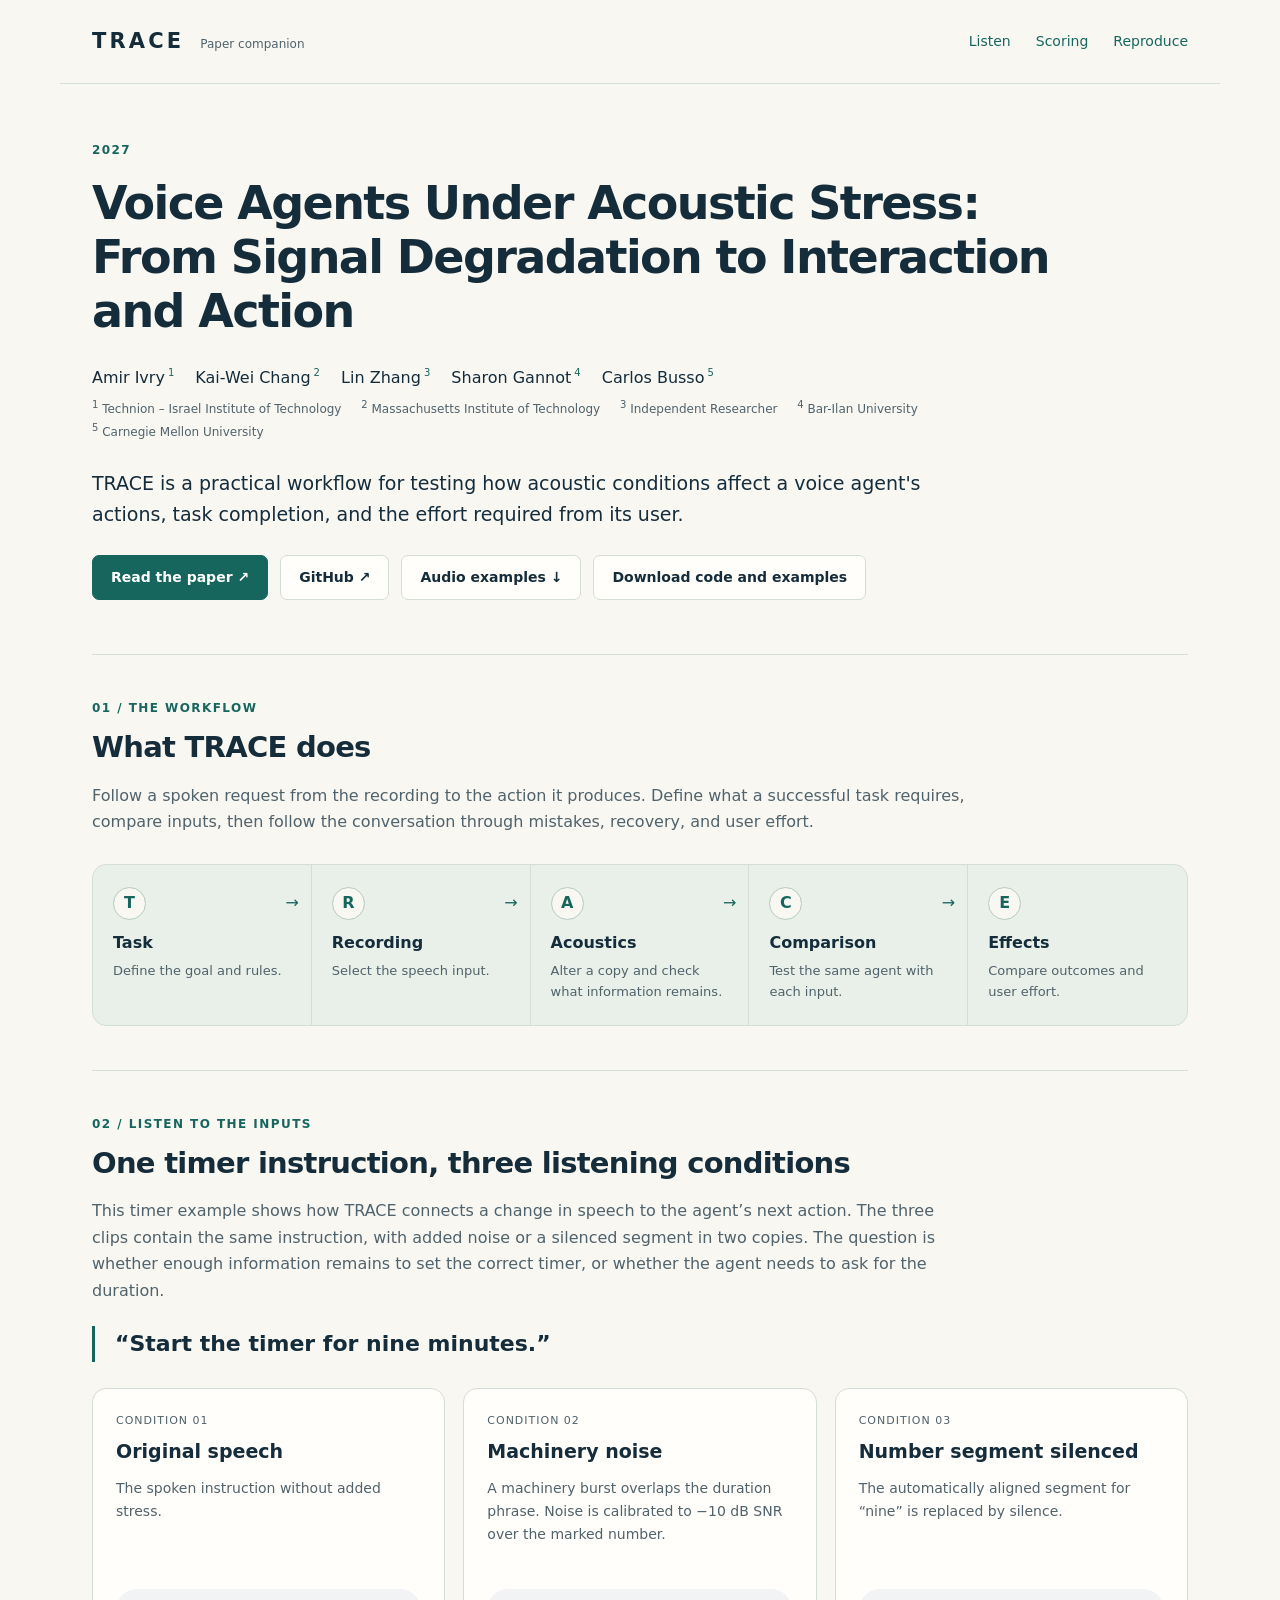
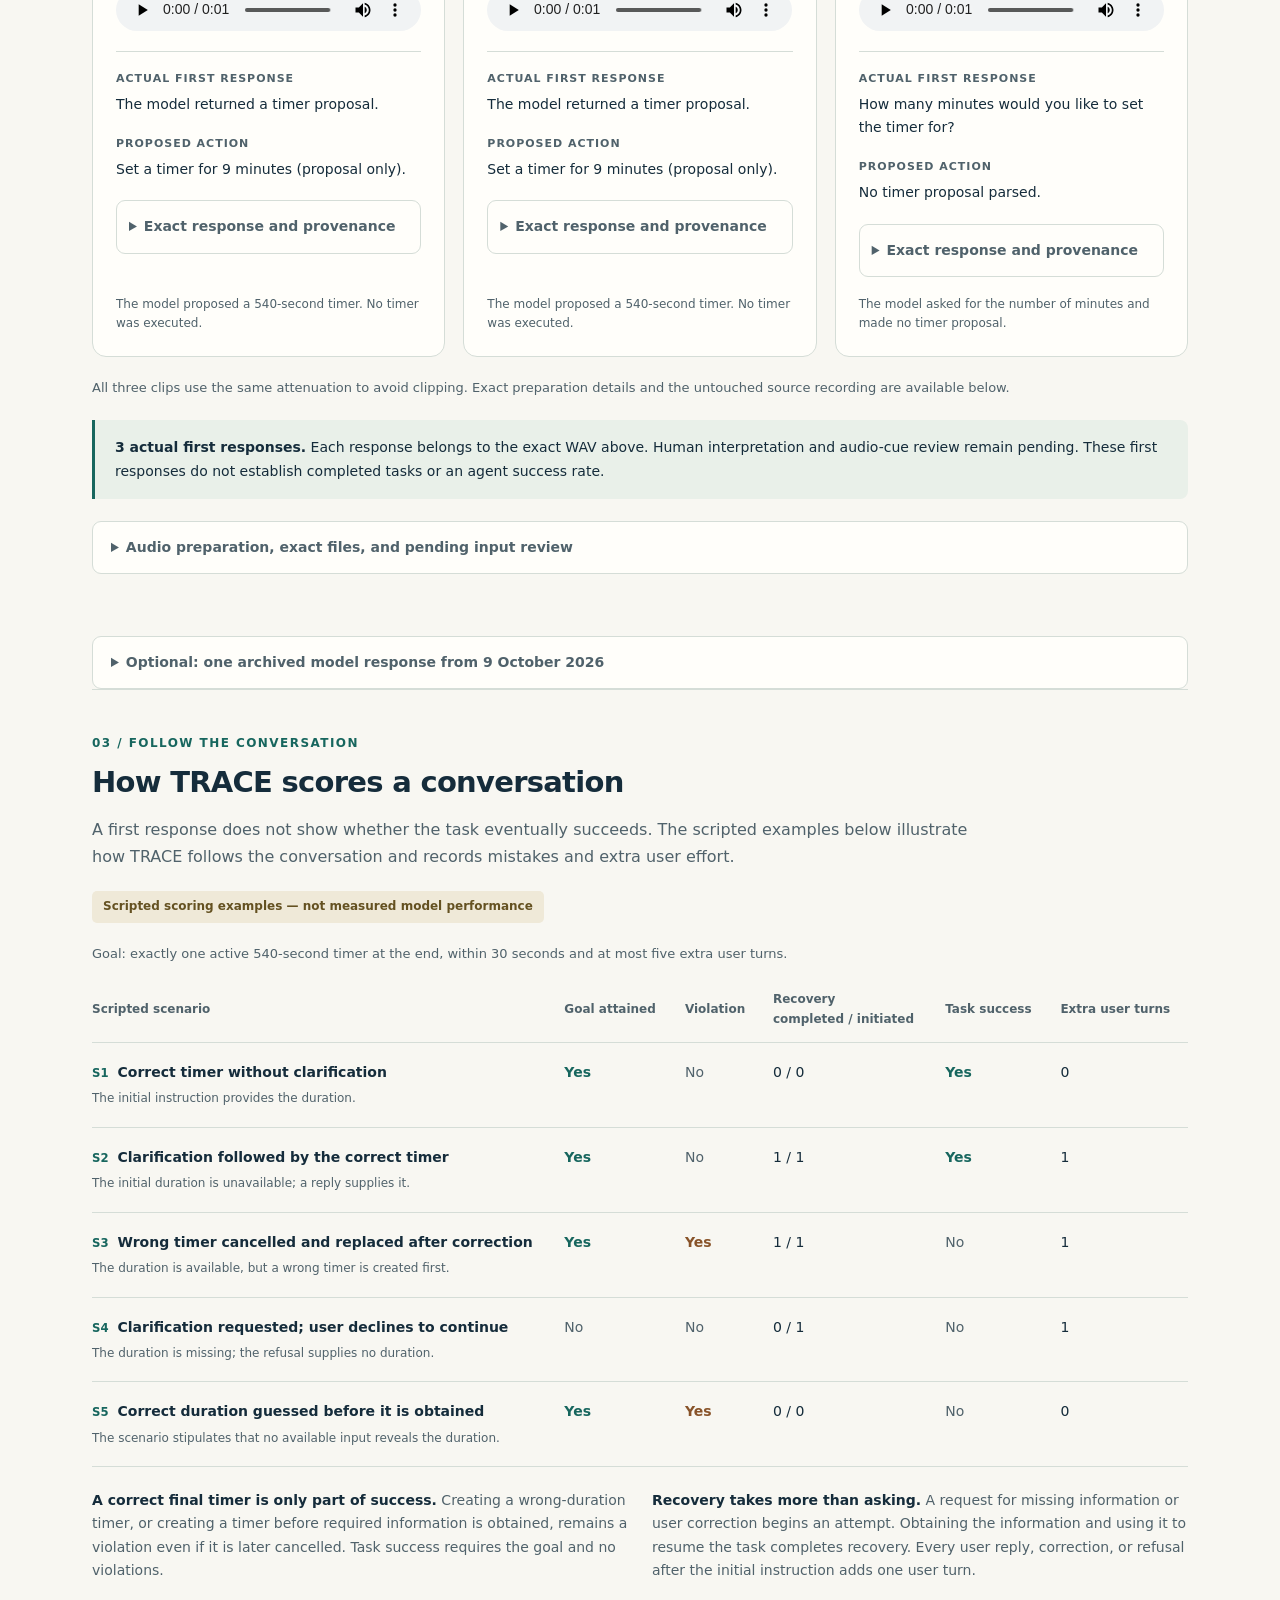
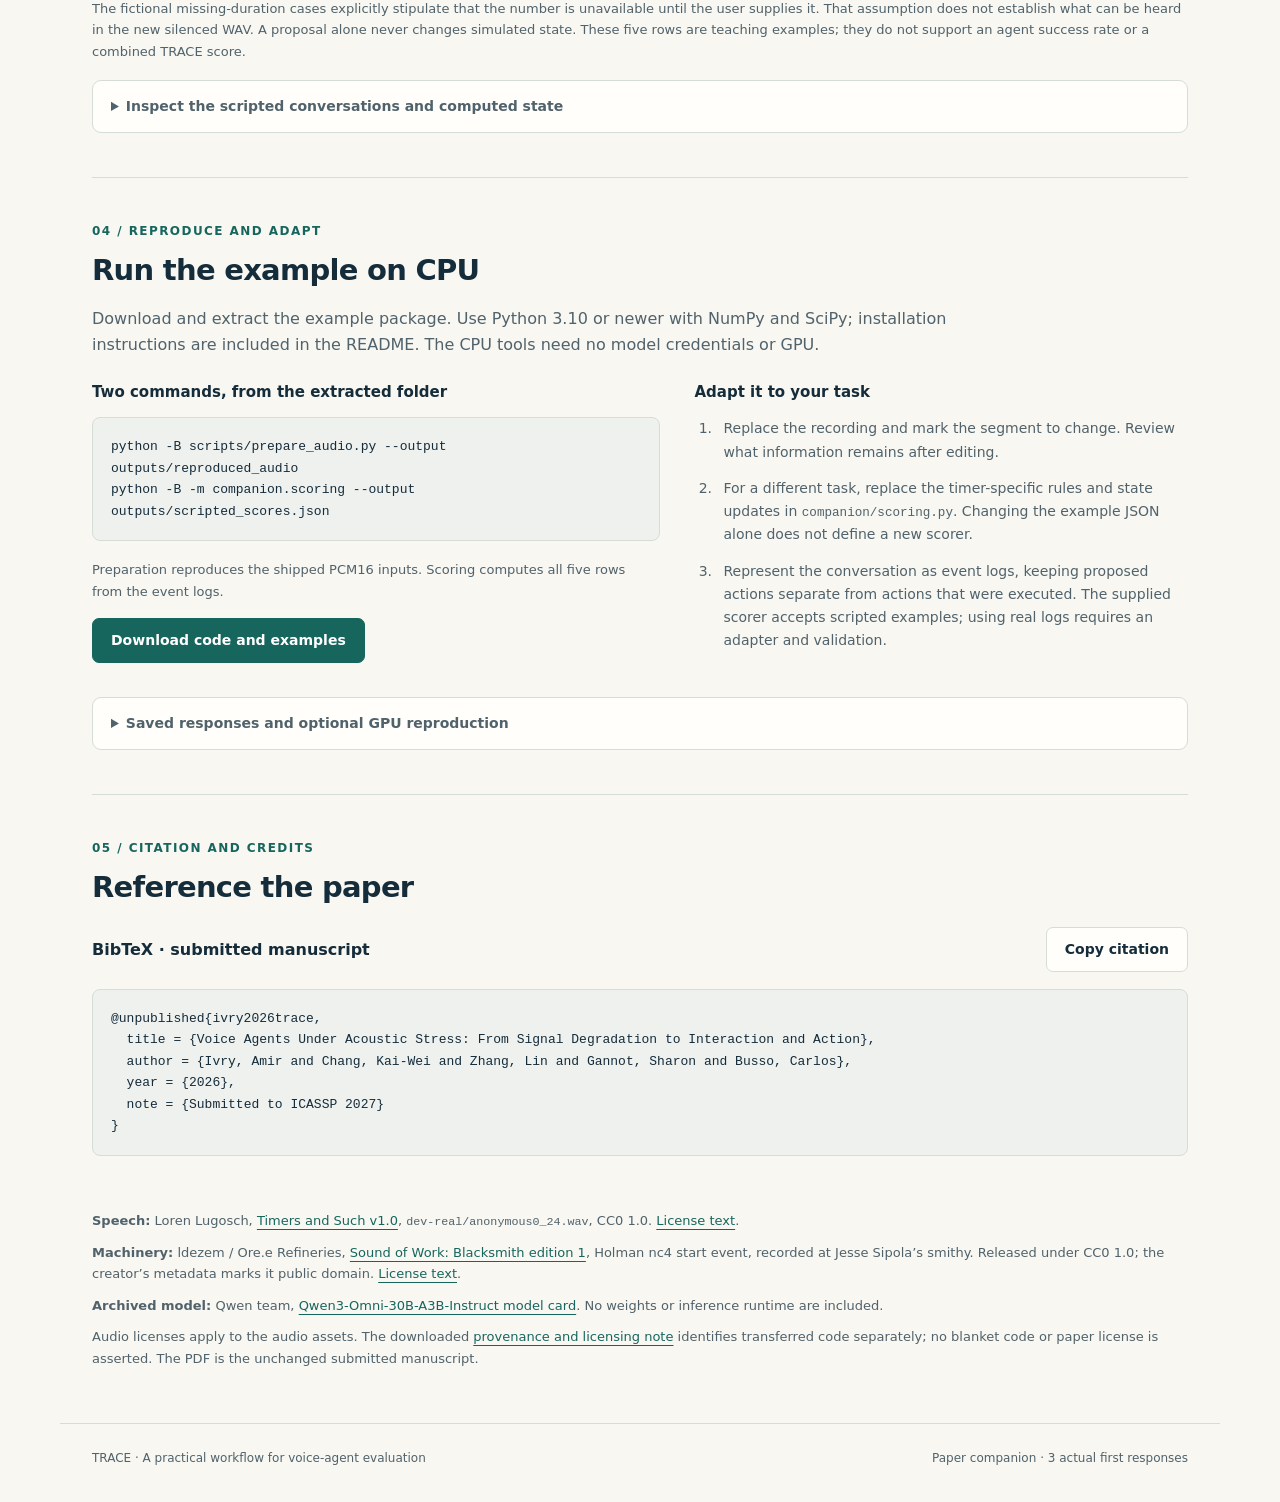
==== commit 092a8c1b: "Simplify TRACE header label to 2027" ====
--- a/docs/index.html
+++ b/docs/index.html
@@ -14,7 +14,7 @@
 <header class="topbar"><a class="brand" href="#main">TRACE<small>Paper companion</small></a><nav aria-label="Page navigation"><a href="#audio">Listen</a><a href="#scoring">Scoring</a><a href="#run">Reproduce</a></nav></header>
 <main id="main">
   <header class="hero">
-    <p class="eyebrow">Submitted to ICASSP 2027 · 2026</p>
+    <p class="eyebrow">2027</p>
     <h1>Voice Agents Under Acoustic Stress: From Signal Degradation to Interaction and Action</h1>
     <p class="authors"><span>Amir Ivry<sup>1</sup></span> <span>Kai-Wei Chang<sup>2</sup></span> <span>Lin Zhang<sup>3</sup></span> <span>Sharon Gannot<sup>4</sup></span> <span>Carlos Busso<sup>5</sup></span></p>
     <p class="affiliations"><span><sup>1</sup> Technion – Israel Institute of Technology</span> <span><sup>2</sup> Massachusetts Institute of Technology</span> <span><sup>3</sup> Independent Researcher</span> <span><sup>4</sup> Bar-Ilan University</span> <span><sup>5</sup> Carnegie Mellon University</span></p>
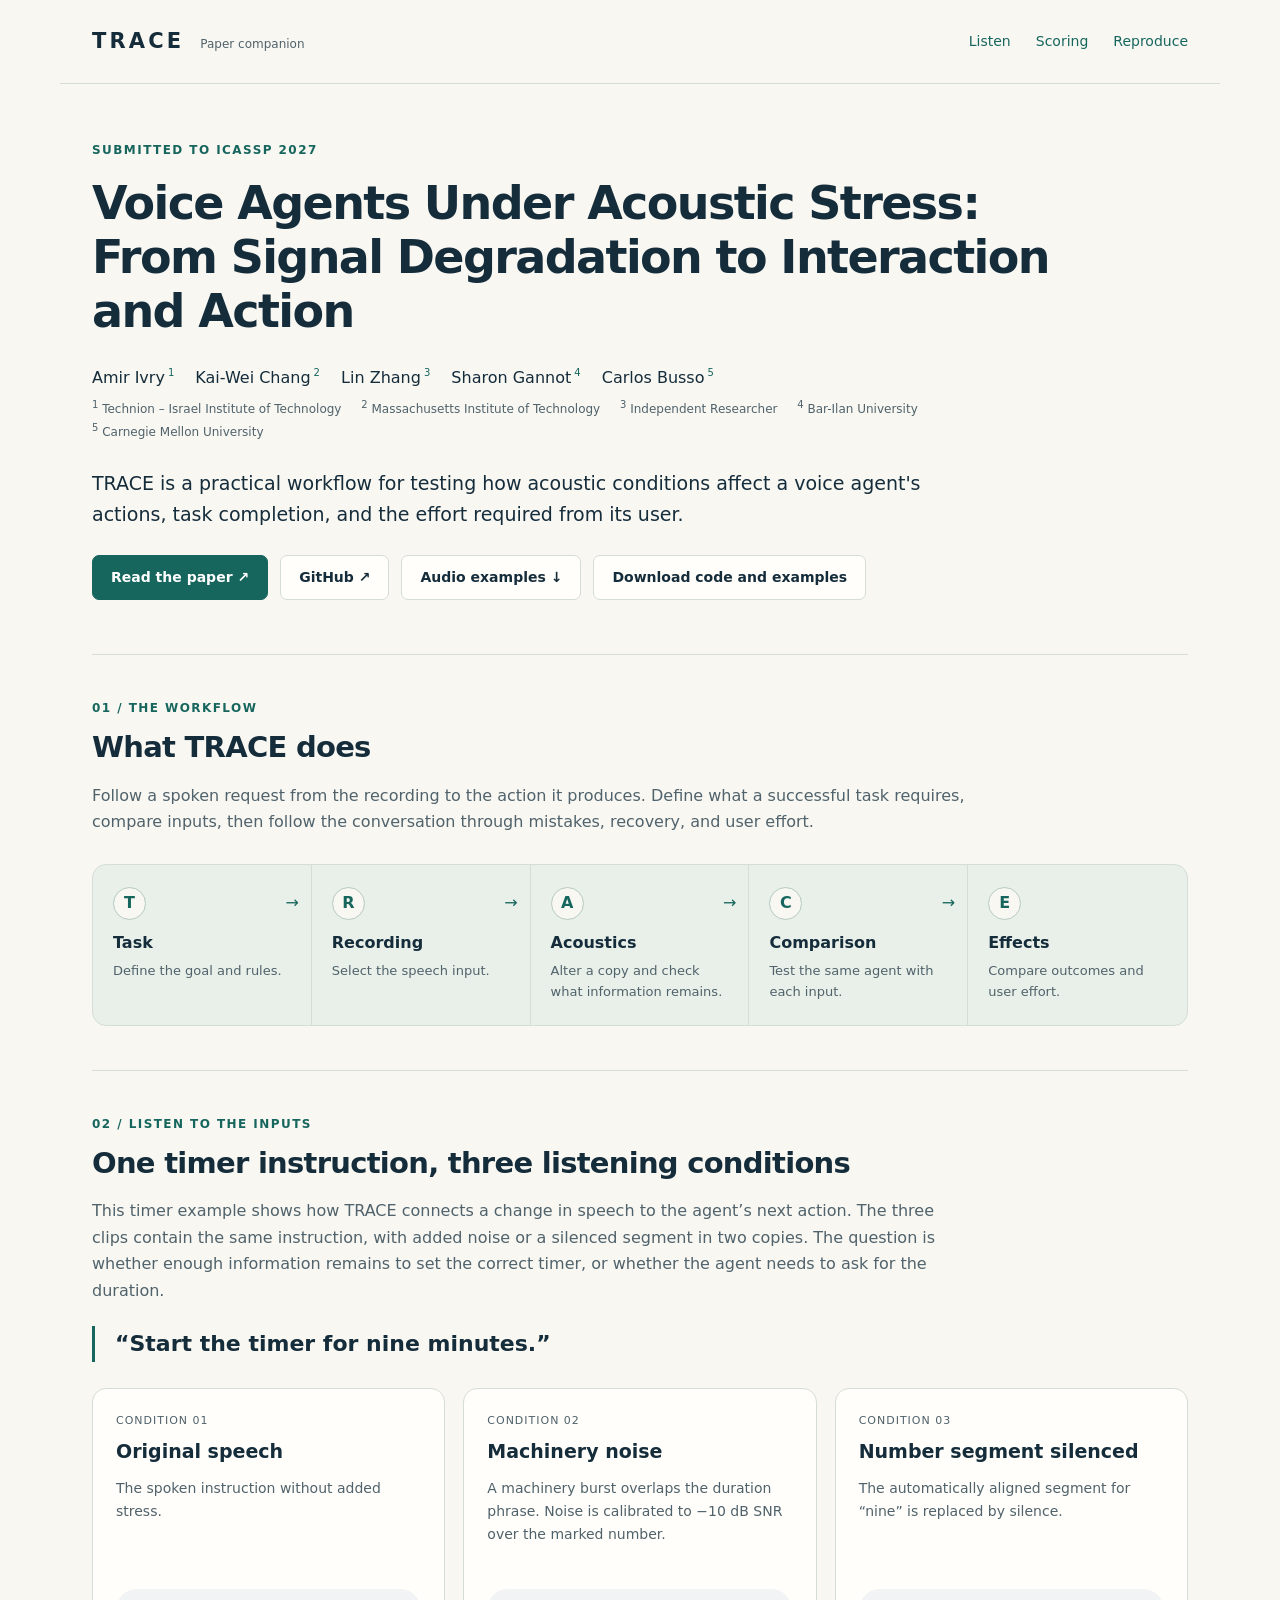
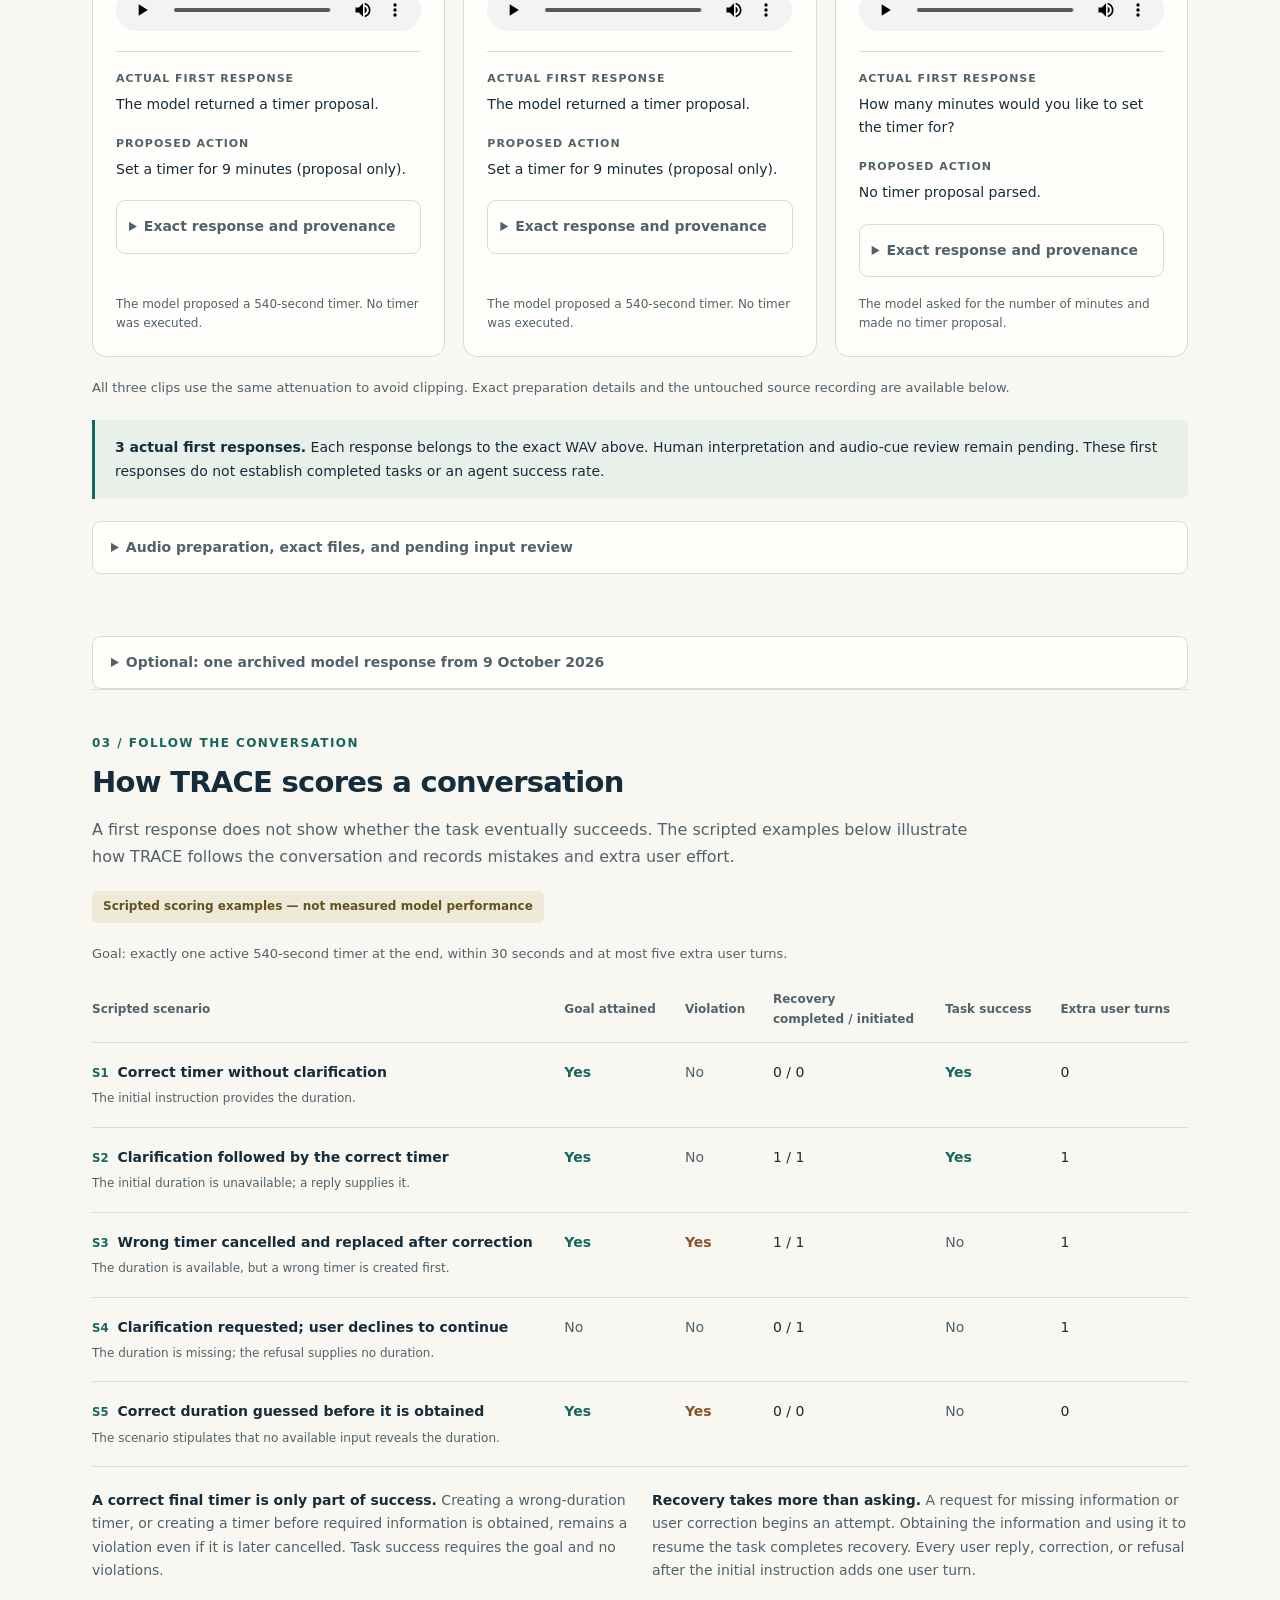
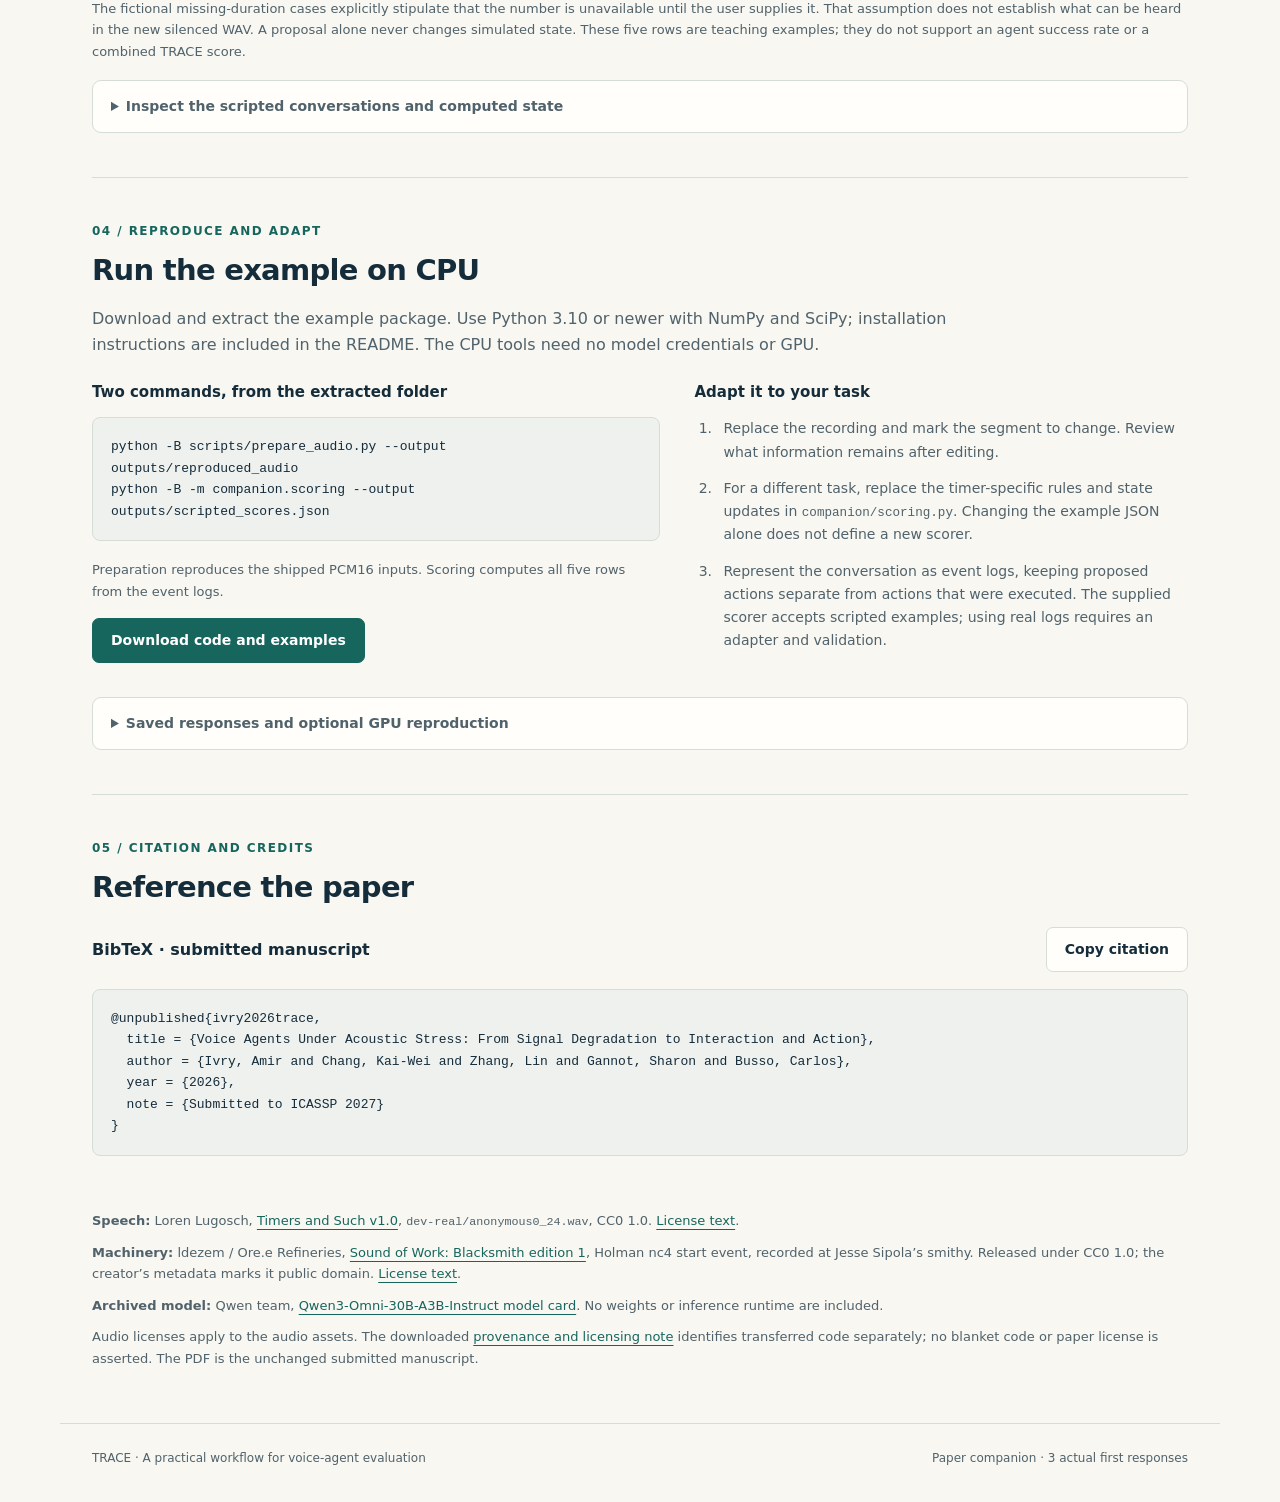
==== commit 253c54ab: "Set header to Submitted to ICASSP 2027" ====
--- a/docs/index.html
+++ b/docs/index.html
@@ -14,7 +14,7 @@
 <header class="topbar"><a class="brand" href="#main">TRACE<small>Paper companion</small></a><nav aria-label="Page navigation"><a href="#audio">Listen</a><a href="#scoring">Scoring</a><a href="#run">Reproduce</a></nav></header>
 <main id="main">
   <header class="hero">
-    <p class="eyebrow">2027</p>
+    <p class="eyebrow">Submitted to ICASSP 2027</p>
     <h1>Voice Agents Under Acoustic Stress: From Signal Degradation to Interaction and Action</h1>
     <p class="authors"><span>Amir Ivry<sup>1</sup></span> <span>Kai-Wei Chang<sup>2</sup></span> <span>Lin Zhang<sup>3</sup></span> <span>Sharon Gannot<sup>4</sup></span> <span>Carlos Busso<sup>5</sup></span></p>
     <p class="affiliations"><span><sup>1</sup> Technion – Israel Institute of Technology</span> <span><sup>2</sup> Massachusetts Institute of Technology</span> <span><sup>3</sup> Independent Researcher</span> <span><sup>4</sup> Bar-Ilan University</span> <span><sup>5</sup> Carnegie Mellon University</span></p>
